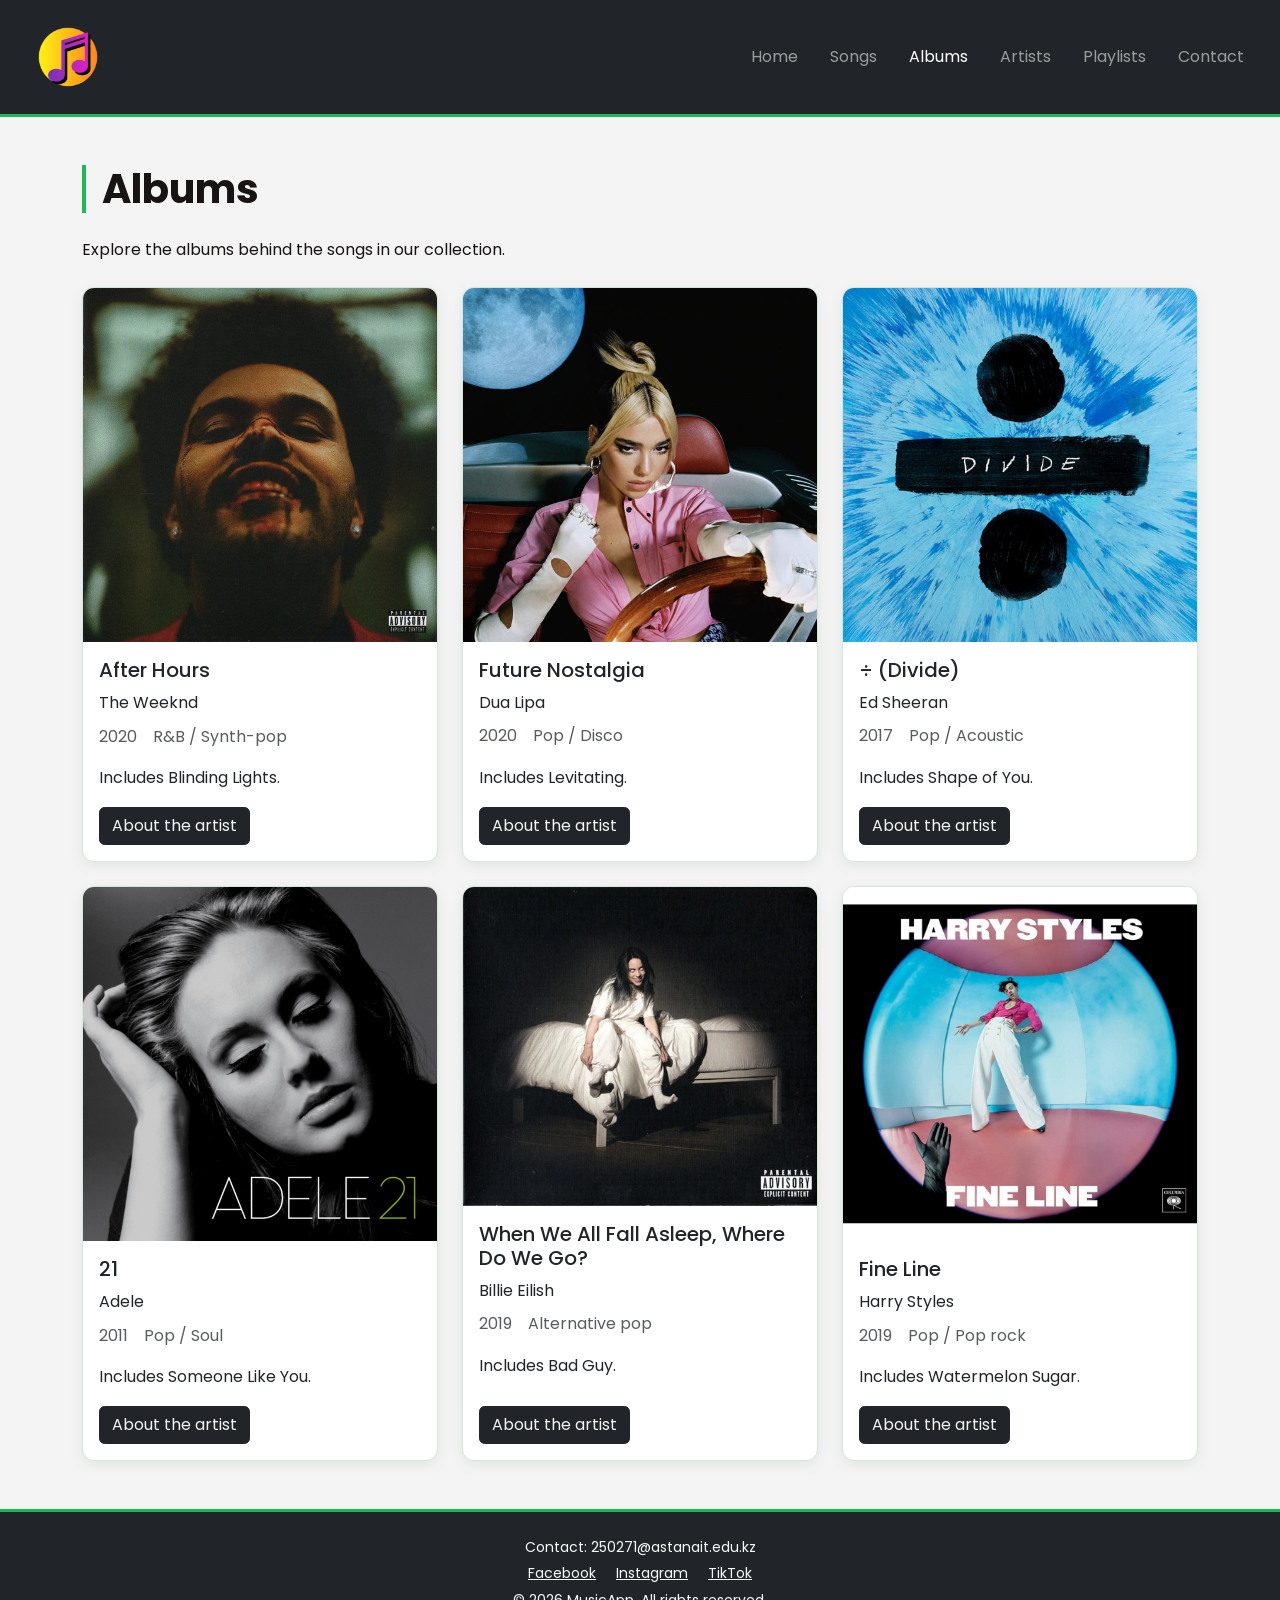
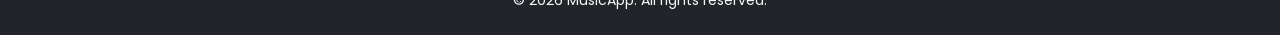
==== albums.html @ 44177eb6 "Changes UI and New Pages" ====
<!DOCTYPE html>
<html lang="en">
    <head>
        <meta charset="UTF-8">
        <meta name="viewport" content="width=device-width, initial-scale=1.0">
        <title>Albums | MusicApp</title>
        <link rel="stylesheet" href="https://cdn.jsdelivr.net/npm/bootstrap@5.3.3/dist/css/bootstrap.min.css" integrity="sha384-QWTKZyjpPEjISv5WaRU9OFeRpok6YctnYmDr5pNlyT2bRjXh0JMhjY6hW+ALEwIH" crossorigin="anonymous">
        <script src="https://cdn.jsdelivr.net/npm/bootstrap@5.3.3/dist/js/bootstrap.bundle.min.js"></script>
        <link rel="stylesheet" href="style.css">
    </head>
    <body class="albums-page">
        <header class="navbar navbar-expand-lg bg-dark navbar-dark sticky-top">
            <nav class="container-fluid" aria-label="Main navigation">
                <a class="navbar-brand" href="index.html">
                    <img src="music-logo.png" alt="MusicLogo" width="80">
                </a>
                <button class="navbar-toggler" type="button" data-bs-toggle="collapse" data-bs-target="#nav" aria-controls="nav" aria-expanded="false" aria-label="Toggle navigation">
                    <span class="navbar-toggler-icon"></span>
                </button>
                <div class="collapse navbar-collapse justify-content-end" id="nav">
                    <ul class="navbar-nav">
                        <li class="nav-item"><a class="nav-link" href="index.html">Home</a></li>
                        <li class="nav-item"><a class="nav-link" href="songs.html">Songs</a></li>
                        <li class="nav-item"><a class="nav-link active" aria-current="page" href="albums.html">Albums</a></li>
                        <li class="nav-item"><a class="nav-link" href="artists.html">Artists</a></li>
                        <li class="nav-item"><a class="nav-link" href="playlists.html">Playlists</a></li>
                        <li class="nav-item"><a class="nav-link" href="contact.html">Contact</a></li>
                    </ul>
                </div>
            </nav>
        </header>
        <main class="container my-5">
            <h1 class="mb-4">Albums</h1>
            <p class="mb-4">Explore the albums behind the songs in our collection.</p>
            <section aria-label="Album collection">
                <div class="row g-4">
                    <div class="col-12 col-sm-6 col-lg-4">
                        <div class="card album-card h-100" id="after-hours">
                            <img src="album-after-hours.jpg" class="card-img-top album-cover" alt="After Hours album cover">
                            <div class="card-body">
                                <h2 class="h5 card-title">After Hours</h2>
                                <p class="mb-2">The Weeknd</p>
                                <p class="album-meta text-muted"><span>2020</span><span>R&amp;B / Synth-pop</span></p>
                                <p class="card-text">Includes Blinding Lights.</p>
                                <a href="artists.html#the-weeknd" class="btn btn-dark">About the artist</a>
                            </div>
                        </div>
                    </div>
                    <div class="col-12 col-sm-6 col-lg-4">
                        <div class="card album-card h-100" id="future-nostalgia">
                            <img src="album-future-nostalgia.jpg" class="card-img-top album-cover" alt="Future Nostalgia album cover" loading="lazy">
                            <div class="card-body">
                                <h2 class="h5 card-title">Future Nostalgia</h2>
                                <p class="mb-2">Dua Lipa</p>
                                <p class="album-meta text-muted"><span>2020</span><span>Pop / Disco</span></p>
                                <p class="card-text">Includes Levitating.</p>
                                <a href="artists.html#dua-lipa" class="btn btn-dark">About the artist</a>
                            </div>
                        </div>
                    </div>
                    <div class="col-12 col-sm-6 col-lg-4">
                        <div class="card album-card h-100" id="divide">
                            <img src="album-divide.jpg" class="card-img-top album-cover" alt="&divide; (Divide) album cover" loading="lazy">
                            <div class="card-body">
                                <h2 class="h5 card-title">&divide; (Divide)</h2>
                                <p class="mb-2">Ed Sheeran</p>
                                <p class="album-meta text-muted"><span>2017</span><span>Pop / Acoustic</span></p>
                                <p class="card-text">Includes Shape of You.</p>
                                <a href="artists.html#ed-sheeran" class="btn btn-dark">About the artist</a>
                            </div>
                        </div>
                    </div>
                    <div class="col-12 col-sm-6 col-lg-4">
                        <div class="card album-card h-100" id="21">
                            <img src="album-21.jpg" class="card-img-top album-cover" alt="21 album cover" loading="lazy">
                            <div class="card-body">
                                <h2 class="h5 card-title">21</h2>
                                <p class="mb-2">Adele</p>
                                <p class="album-meta text-muted"><span>2011</span><span>Pop / Soul</span></p>
                                <p class="card-text">Includes Someone Like You.</p>
                                <a href="artists.html#adele" class="btn btn-dark">About the artist</a>
                            </div>
                        </div>
                    </div>
                    <div class="col-12 col-sm-6 col-lg-4">
                        <div class="card album-card h-100" id="when-we-all-fall-asleep">
                            <img src="album-when-we-all-fall-asleep.jpg" class="card-img-top album-cover" alt="When We All Fall Asleep, Where Do We Go? album cover" loading="lazy">
                            <div class="card-body">
                                <h2 class="h5 card-title">When We All Fall Asleep, Where Do We Go?</h2>
                                <p class="mb-2">Billie Eilish</p>
                                <p class="album-meta text-muted"><span>2019</span><span>Alternative pop</span></p>
                                <p class="card-text">Includes Bad Guy.</p>
                                <a href="artists.html#billie-eilish" class="btn btn-dark">About the artist</a>
                            </div>
                        </div>
                    </div>
                    <div class="col-12 col-sm-6 col-lg-4">
                        <div class="card album-card h-100" id="fine-line">
                            <img src="album-fine-line.jpg" class="card-img-top album-cover" alt="Fine Line album cover" loading="lazy">
                            <div class="card-body">
                                <h2 class="h5 card-title">Fine Line</h2>
                                <p class="mb-2">Harry Styles</p>
                                <p class="album-meta text-muted"><span>2019</span><span>Pop / Pop rock</span></p>
                                <p class="card-text">Includes Watermelon Sugar.</p>
                                <a href="artists.html#harry-styles" class="btn btn-dark">About the artist</a>
                            </div>
                        </div>
                    </div>
                </div>
            </section>
        </main>
        <footer class="bg-dark text-light text-center py-4 mt-5">
            <div class="container">
                <p class="mb-1">Contact: 250271@astanait.edu.kz</p>
                <p class="mb-1">
                    <a href="https://facebook.com" class="text-light mx-2">Facebook</a>
                    <a href="https://instagram.com" class="text-light mx-2">Instagram</a>
                    <a href="https://tiktok.com" class="text-light mx-2">TikTok</a>
                </p>
                <p class="mb-0">&copy; 2026 MusicApp. All rights reserved.</p>
            </div>
        </footer>
    </body>
</html>
---- style.css ----
@import url('https://fonts.googleapis.com/css2?family=Poppins:wght@400;600;700&display=swap');

.navbar .container-fluid {
    display: flex;
    justify-content: space-between;
    align-items: center;
}
.navbar-nav {
    display: flex;
    flex-direction: row;
    gap: 1rem;
}
:root {
    --primary-color: #1db954;
    --dark-color: #191414;
    --light-color: #f4f4f4;
    --font-main: 'Poppins', sans-serif;
    --font-size-base: 1rem;
}
body {
    font-family: var(--font-main);
    font-size: var(--font-size-base);
    background-color: var(--light-color);
    color: var(--dark-color);
    line-height: 1.6;
}
h1, h2 {
    font-weight: 700;
}
.nav-link:hover, .nav-link:focus {
    color: var(--primary-color);
}
footer a:hover, footer a:focus {
    color: var(--primary-color);
    text-decoration: underline;
}
.navbar-brand img {
    border-radius: 50%;
}

/* Shared website style */
.navbar {
    padding: 0.75rem 1rem;
    border-bottom: 3px solid var(--primary-color);
}

.navbar .nav-link {
    padding: 0.5rem 0.75rem;
    border-radius: 0.25rem;
}

.navbar .nav-link:hover, .navbar .nav-link:focus {
    background-color: #303530;
    color: var(--primary-color);
}

main > h1 {
    padding-left: 1rem;
    border-left: 4px solid var(--primary-color);
}

main > section.text-center {
    padding-right: 1.5rem;
    padding-left: 1.5rem;
    border: 1px solid #d5e5d9;
    border-radius: 0.75rem;
    box-shadow: 0 4px 14px #e0e5e1;
}

main a {
    color: #15753b;
}

main a:hover, main a:focus {
    color: #0d582a;
}

.card {
    overflow: hidden;
    border-color: #d5e5d9;
    border-radius: 0.75rem;
    box-shadow: 0 4px 14px #e0e5e1;
}

.card:hover {
    box-shadow: 0 6px 18px #cdd8d0;
}

main .btn-dark {
    color: var(--light-color);
    border-radius: 0.35rem;
}

main .btn-dark:hover, main .btn-dark:focus {
    background-color: var(--primary-color);
    border-color: var(--primary-color);
    color: var(--dark-color);
}

main form {
    padding: 1.5rem;
    border: 1px solid #d5e5d9;
    border-radius: 0.75rem;
    background-color: white;
}

.form-label {
    font-weight: 600;
}

.form-control:focus, .form-select:focus, .form-check-input:focus {
    border-color: var(--primary-color);
    box-shadow: 0 0 0 0.2rem #d9f3e3;
}

.table th, .table td {
    padding: 0.75rem;
    vertical-align: middle;
}

footer {
    border-top: 3px solid var(--primary-color);
}

footer p {
    font-size: 0.875rem;
}

@media (max-width: 991.98px) {
    .navbar-nav {
        flex-direction: column;
        gap: 0;
    }
}

@media (min-width: 576px) and (max-width: 768px) {
    h1 {
        font-size: 2rem;
    }
}
@media (max-width: 575.98px) {
    body {
        font-size: 1rem;
    }

    h1 {
        font-size: 1.75rem;
    }

    .navbar {
        padding: 0.5rem;
    }

    main form {
        padding: 1rem;
    }

    main .row.g-5 {
        margin-right: 0;
        margin-left: 0;
    }

    main .row.g-5 > div {
        padding-right: 0;
        padding-left: 0;
    }

    .table th, .table td {
        padding: 0.5rem 0.25rem;
        font-size: 0.75rem;
    }
}

/* Albums */
.album-cover {
    width: 100%;
    height: auto;
}

.album-meta {
    display: flex;
    flex-wrap: wrap;
    gap: 0.5rem 1rem;
}

/* Artists */
.artist-grid {
    display: grid;
    grid-template-columns: repeat(3, 1fr);
    gap: 1.5rem;
}

.artist-photo {
    position: relative;
    display: flex;
    justify-content: center;
    align-items: center;
    height: 260px;
    background-color: var(--light-color);
}

.artist-photo img {
    display: block;
    max-width: 100%;
    max-height: 100%;
}

.artist-card:nth-child(even) .artist-photo {
    background-color: #e9ecef;
}

.artist-badge {
    position: absolute;
    top: 1rem;
    left: 1rem;
    padding: 0.25rem 0.75rem;
    border-radius: 0.25rem;
    background-color: var(--primary-color);
    color: var(--dark-color);
    font-size: 0.875rem;
    font-weight: 600;
}

/* Albums and Artists */
.album-card .card-body, .artist-card .card-body {
    display: flex;
    flex-direction: column;
}

.album-card .btn, .artist-card .btn {
    margin-top: auto;
    align-self: flex-start;
}

.album-card .btn:hover, .album-card .btn:focus,
.artist-card .btn:hover, .artist-card .btn:focus {
    background-color: var(--primary-color);
    border-color: var(--primary-color);
    color: var(--dark-color);
}

@media (min-width: 576px) and (max-width: 991.98px) {
    .artist-grid {
        grid-template-columns: repeat(2, 1fr);
    }

    .albums-page .navbar-nav, .artists-page .navbar-nav {
        flex-direction: column;
        gap: 0;
    }
}

@media (min-width: 576px) and (max-width: 768px) {
    .albums-page h1, .artists-page h1 {
        font-size: 2rem;
    }
}

@media (max-width: 575.98px) {
    .albums-page, .artists-page {
        font-size: 1rem;
    }

    .albums-page h1, .artists-page h1 {
        font-size: 1.75rem;
    }

    .artist-grid {
        grid-template-columns: 1fr;
    }

    .albums-page .navbar-nav, .artists-page .navbar-nav {
        flex-direction: column;
        gap: 0;
    }
}
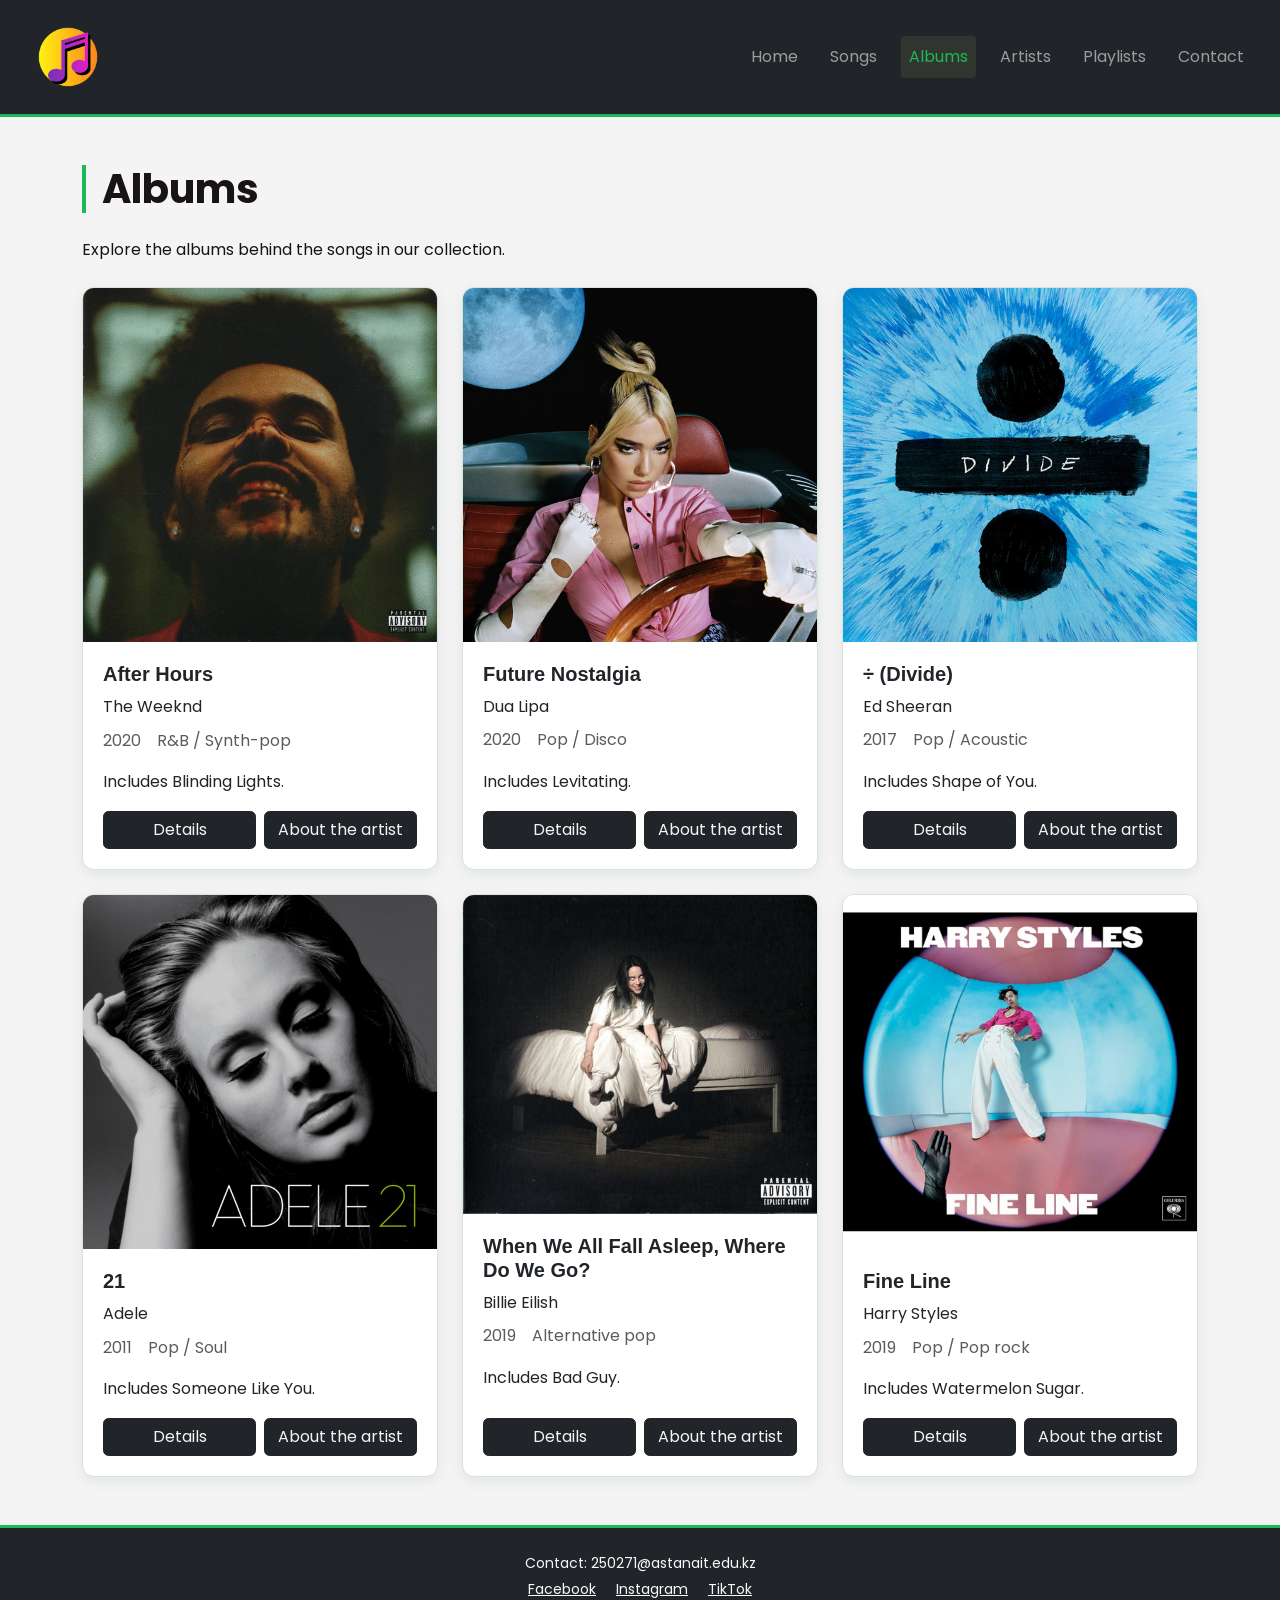
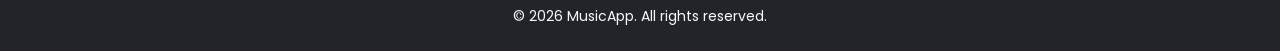
==== commit 712495ec: "Global Search & Gallery" ====
--- a/albums.html
+++ b/albums.html
@@ -7,6 +7,13 @@
         <link rel="stylesheet" href="https://cdn.jsdelivr.net/npm/bootstrap@5.3.3/dist/css/bootstrap.min.css" integrity="sha384-QWTKZyjpPEjISv5WaRU9OFeRpok6YctnYmDr5pNlyT2bRjXh0JMhjY6hW+ALEwIH" crossorigin="anonymous">
         <script src="https://cdn.jsdelivr.net/npm/bootstrap@5.3.3/dist/js/bootstrap.bundle.min.js"></script>
         <link rel="stylesheet" href="style.css">
+        <link rel="stylesheet" href="css/gallery.css">
+        <script src="https://code.jquery.com/jquery-3.7.1.min.js" defer></script>
+        <script src="js/catalog-data.js" defer></script>
+        <script src="js/music-details-data.js" defer></script>
+        <script src="js/music-details.js" defer></script>
+        <script src="js/gallery.js" defer></script>
+        <script src="js/script.js" defer></script>
     </head>
     <body class="albums-page">
         <header class="navbar navbar-expand-lg bg-dark navbar-dark sticky-top">
@@ -32,83 +39,156 @@
         <main class="container my-5">
             <h1 class="mb-4">Albums</h1>
             <p class="mb-4">Explore the albums behind the songs in our collection.</p>
-            <section aria-label="Album collection">
+            <section aria-label="Album collection" data-image-gallery>
                 <div class="row g-4">
-                    <div class="col-12 col-sm-6 col-lg-4">
+                    <div class="col-12 col-md-6 col-lg-4">
                         <div class="card album-card h-100" id="after-hours">
-                            <img src="album-after-hours.jpg" class="card-img-top album-cover" alt="After Hours album cover">
+                            <button type="button" class="music-image-button" data-gallery-trigger aria-label="Enlarge After Hours" aria-haspopup="dialog" aria-controls="music-panel">
+                                <img src="album-after-hours.jpg" class="card-img-top album-cover" alt="After Hours album cover">
+                            </button>
                             <div class="card-body">
                                 <h2 class="h5 card-title">After Hours</h2>
                                 <p class="mb-2">The Weeknd</p>
                                 <p class="album-meta text-muted"><span>2020</span><span>R&amp;B / Synth-pop</span></p>
                                 <p class="card-text">Includes Blinding Lights.</p>
-                                <a href="artists.html#the-weeknd" class="btn btn-dark">About the artist</a>
-                            </div>
-                        </div>
-                    </div>
-                    <div class="col-12 col-sm-6 col-lg-4">
+                                <div class="music-card-actions">
+                                    <button type="button" class="btn btn-dark" data-music-details aria-haspopup="dialog" aria-controls="music-panel">Details</button>
+                                    <a href="artists.html#the-weeknd" class="btn btn-dark">About the artist</a>
+                                </div>
+                            </div>
+                        </div>
+                    </div>
+                    <div class="col-12 col-md-6 col-lg-4">
                         <div class="card album-card h-100" id="future-nostalgia">
-                            <img src="album-future-nostalgia.jpg" class="card-img-top album-cover" alt="Future Nostalgia album cover" loading="lazy">
+                            <button type="button" class="music-image-button" data-gallery-trigger aria-label="Enlarge Future Nostalgia" aria-haspopup="dialog" aria-controls="music-panel">
+                                <img src="album-future-nostalgia.jpg" class="card-img-top album-cover" alt="Future Nostalgia album cover" loading="lazy">
+                            </button>
                             <div class="card-body">
                                 <h2 class="h5 card-title">Future Nostalgia</h2>
                                 <p class="mb-2">Dua Lipa</p>
                                 <p class="album-meta text-muted"><span>2020</span><span>Pop / Disco</span></p>
                                 <p class="card-text">Includes Levitating.</p>
-                                <a href="artists.html#dua-lipa" class="btn btn-dark">About the artist</a>
-                            </div>
-                        </div>
-                    </div>
-                    <div class="col-12 col-sm-6 col-lg-4">
+                                <div class="music-card-actions">
+                                    <button type="button" class="btn btn-dark" data-music-details aria-haspopup="dialog" aria-controls="music-panel">Details</button>
+                                    <a href="artists.html#dua-lipa" class="btn btn-dark">About the artist</a>
+                                </div>
+                            </div>
+                        </div>
+                    </div>
+                    <div class="col-12 col-md-6 col-lg-4">
                         <div class="card album-card h-100" id="divide">
-                            <img src="album-divide.jpg" class="card-img-top album-cover" alt="&divide; (Divide) album cover" loading="lazy">
+                            <button type="button" class="music-image-button" data-gallery-trigger aria-label="Enlarge ÷ (Divide)" aria-haspopup="dialog" aria-controls="music-panel">
+                                <img src="album-divide.jpg" class="card-img-top album-cover" alt="&divide; (Divide) album cover" loading="lazy">
+                            </button>
                             <div class="card-body">
                                 <h2 class="h5 card-title">&divide; (Divide)</h2>
                                 <p class="mb-2">Ed Sheeran</p>
                                 <p class="album-meta text-muted"><span>2017</span><span>Pop / Acoustic</span></p>
                                 <p class="card-text">Includes Shape of You.</p>
-                                <a href="artists.html#ed-sheeran" class="btn btn-dark">About the artist</a>
-                            </div>
-                        </div>
-                    </div>
-                    <div class="col-12 col-sm-6 col-lg-4">
+                                <div class="music-card-actions">
+                                    <button type="button" class="btn btn-dark" data-music-details aria-haspopup="dialog" aria-controls="music-panel">Details</button>
+                                    <a href="artists.html#ed-sheeran" class="btn btn-dark">About the artist</a>
+                                </div>
+                            </div>
+                        </div>
+                    </div>
+                    <div class="col-12 col-md-6 col-lg-4">
                         <div class="card album-card h-100" id="21">
-                            <img src="album-21.jpg" class="card-img-top album-cover" alt="21 album cover" loading="lazy">
+                            <button type="button" class="music-image-button" data-gallery-trigger aria-label="Enlarge 21" aria-haspopup="dialog" aria-controls="music-panel">
+                                <img src="album-21.jpg" class="card-img-top album-cover" alt="21 album cover" loading="lazy">
+                            </button>
                             <div class="card-body">
                                 <h2 class="h5 card-title">21</h2>
                                 <p class="mb-2">Adele</p>
                                 <p class="album-meta text-muted"><span>2011</span><span>Pop / Soul</span></p>
                                 <p class="card-text">Includes Someone Like You.</p>
-                                <a href="artists.html#adele" class="btn btn-dark">About the artist</a>
-                            </div>
-                        </div>
-                    </div>
-                    <div class="col-12 col-sm-6 col-lg-4">
+                                <div class="music-card-actions">
+                                    <button type="button" class="btn btn-dark" data-music-details aria-haspopup="dialog" aria-controls="music-panel">Details</button>
+                                    <a href="artists.html#adele" class="btn btn-dark">About the artist</a>
+                                </div>
+                            </div>
+                        </div>
+                    </div>
+                    <div class="col-12 col-md-6 col-lg-4">
                         <div class="card album-card h-100" id="when-we-all-fall-asleep">
-                            <img src="album-when-we-all-fall-asleep.jpg" class="card-img-top album-cover" alt="When We All Fall Asleep, Where Do We Go? album cover" loading="lazy">
+                            <button type="button" class="music-image-button" data-gallery-trigger aria-label="Enlarge When We All Fall Asleep, Where Do We Go?" aria-haspopup="dialog" aria-controls="music-panel">
+                                <img src="album-when-we-all-fall-asleep.jpg" class="card-img-top album-cover" alt="When We All Fall Asleep, Where Do We Go? album cover" loading="lazy">
+                            </button>
                             <div class="card-body">
                                 <h2 class="h5 card-title">When We All Fall Asleep, Where Do We Go?</h2>
                                 <p class="mb-2">Billie Eilish</p>
                                 <p class="album-meta text-muted"><span>2019</span><span>Alternative pop</span></p>
                                 <p class="card-text">Includes Bad Guy.</p>
-                                <a href="artists.html#billie-eilish" class="btn btn-dark">About the artist</a>
-                            </div>
-                        </div>
-                    </div>
-                    <div class="col-12 col-sm-6 col-lg-4">
+                                <div class="music-card-actions">
+                                    <button type="button" class="btn btn-dark" data-music-details aria-haspopup="dialog" aria-controls="music-panel">Details</button>
+                                    <a href="artists.html#billie-eilish" class="btn btn-dark">About the artist</a>
+                                </div>
+                            </div>
+                        </div>
+                    </div>
+                    <div class="col-12 col-md-6 col-lg-4">
                         <div class="card album-card h-100" id="fine-line">
-                            <img src="album-fine-line.jpg" class="card-img-top album-cover" alt="Fine Line album cover" loading="lazy">
+                            <button type="button" class="music-image-button" data-gallery-trigger aria-label="Enlarge Fine Line" aria-haspopup="dialog" aria-controls="music-panel">
+                                <img src="album-fine-line.jpg" class="card-img-top album-cover" alt="Fine Line album cover" loading="lazy">
+                            </button>
                             <div class="card-body">
                                 <h2 class="h5 card-title">Fine Line</h2>
                                 <p class="mb-2">Harry Styles</p>
                                 <p class="album-meta text-muted"><span>2019</span><span>Pop / Pop rock</span></p>
                                 <p class="card-text">Includes Watermelon Sugar.</p>
-                                <a href="artists.html#harry-styles" class="btn btn-dark">About the artist</a>
+                                <div class="music-card-actions">
+                                    <button type="button" class="btn btn-dark" data-music-details aria-haspopup="dialog" aria-controls="music-panel">Details</button>
+                                    <a href="artists.html#harry-styles" class="btn btn-dark">About the artist</a>
+                                </div>
                             </div>
                         </div>
                     </div>
                 </div>
             </section>
         </main>
+        <div class="music-panel-overlay" id="music-panel-overlay" hidden aria-hidden="true"></div>
+        <aside class="music-panel" id="music-panel" role="dialog" aria-modal="true" aria-labelledby="music-details-title" tabindex="-1" hidden>
+            <header class="music-panel__header">
+                <span class="fw-semibold">MusicApp</span>
+                <button type="button" class="btn btn-outline-dark" data-panel-close>Close</button>
+            </header>
+            <div class="music-panel__scroll" data-panel-scroll>
+                <p data-panel-message role="status" hidden></p>
+                <div data-panel-content>
+                    <img class="music-panel__image" data-details-image alt="">
+                    <p class="small text-uppercase text-muted mt-3 mb-2" data-details-type></p>
+                    <h2 class="h3" id="music-details-title" data-details-title></h2>
+                    <dl class="music-panel__metadata mb-4" data-details-metadata></dl>
+                        <section data-details-album hidden>
+                            <h4 class="h5">Track list</h4>
+                            <p class="small text-muted" data-details-edition></p>
+                            <ol class="music-details__tracks" data-details-tracks></ol>
+                        </section>
+                        <div data-details-artist hidden>
+                            <section class="mb-4">
+                                <h4 class="h5">About</h4>
+                                <p data-details-biography></p>
+                            </section>
+                            <section class="mb-4">
+                                <h4 class="h5">Albums in MusicApp</h4>
+                                <ul class="music-details__links" data-details-albums></ul>
+                            </section>
+                            <section class="mb-4">
+                                <h4 class="h5">Songs in MusicApp</h4>
+                                <ul class="music-details__links" data-details-songs></ul>
+                            </section>
+                        </div>
+
+                </div>
+            </div>
+            <footer class="music-panel__controls">
+                <div class="d-flex flex-wrap gap-2">
+                    <button type="button" class="btn btn-outline-dark" data-panel-previous aria-label="Previous image">&larr; Previous</button>
+                    <button type="button" class="btn btn-outline-dark" data-panel-next aria-label="Next image">Next &rarr;</button>
+                </div>
+                <span class="small" data-panel-position role="status" aria-live="polite"></span>
+            </footer>
+        </aside>
         <footer class="bg-dark text-light text-center py-4 mt-5">
             <div class="container">
                 <p class="mb-1">Contact: 250271@astanait.edu.kz</p>
--- a/style.css
+++ b/style.css
@@ -54,6 +54,11 @@
     color: var(--primary-color);
 }
 
+.navbar .nav-link.active {
+    background-color: #303530;
+    color: var(--primary-color);
+}
+
 main > h1 {
     padding-left: 1rem;
     border-left: 4px solid var(--primary-color);
@@ -67,6 +72,22 @@
     box-shadow: 0 4px 14px #e0e5e1;
 }
 
+/* Home navigation cards */
+main > section > ul {
+    display: grid;
+    grid-template-columns: repeat(2, 1fr);
+    gap: 1rem;
+    padding: 0;
+    list-style: none;
+}
+
+main > section > ul > li {
+    padding: 1.25rem;
+    border: 1px solid #d5e5d9;
+    border-radius: 0.75rem;
+    background-color: white;
+}
+
 main a {
     color: #15753b;
 }
@@ -83,7 +104,16 @@
 }
 
 .card:hover {
+    border-color: var(--primary-color);
     box-shadow: 0 6px 18px #cdd8d0;
+}
+
+main .card-body {
+    padding: 1.25rem;
+}
+
+main .card-title {
+    font-weight: 600;
 }
 
 main .btn-dark {
@@ -151,7 +181,11 @@
         padding: 0.5rem;
     }
 
-    main form {
+    main > section > ul {
+        grid-template-columns: 1fr;
+    }
+
+    main form, main .card-body {
         padding: 1rem;
     }
 
@@ -184,10 +218,10 @@
 }
 
 /* Artists */
-.artist-grid {
-    display: grid;
-    grid-template-columns: repeat(3, 1fr);
-    gap: 1.5rem;
+.artist-card {
+    display: flex;
+    flex-direction: column;
+    min-width: 0;
 }
 
 .artist-photo {
@@ -195,7 +229,8 @@
     display: flex;
     justify-content: center;
     align-items: center;
-    height: 260px;
+    height: 280px;
+    padding: 1rem;
     background-color: var(--light-color);
 }
 
@@ -203,9 +238,10 @@
     display: block;
     max-width: 100%;
     max-height: 100%;
-}
-
-.artist-card:nth-child(even) .artist-photo {
+    border-radius: 0.5rem;
+}
+
+.artists-page .row > div:nth-child(even) .artist-photo {
     background-color: #e9ecef;
 }
 
@@ -222,6 +258,10 @@
 }
 
 /* Albums and Artists */
+.artist-card .card-body {
+    flex: 1;
+}
+
 .album-card .card-body, .artist-card .card-body {
     display: flex;
     flex-direction: column;
@@ -240,10 +280,6 @@
 }
 
 @media (min-width: 576px) and (max-width: 991.98px) {
-    .artist-grid {
-        grid-template-columns: repeat(2, 1fr);
-    }
-
     .albums-page .navbar-nav, .artists-page .navbar-nav {
         flex-direction: column;
         gap: 0;
@@ -265,10 +301,6 @@
         font-size: 1.75rem;
     }
 
-    .artist-grid {
-        grid-template-columns: 1fr;
-    }
-
     .albums-page .navbar-nav, .artists-page .navbar-nav {
         flex-direction: column;
         gap: 0;
--- a/css/gallery.css
+++ b/css/gallery.css
@@ -0,0 +1,28 @@
+.music-image-button { display: block; width: 100%; max-width: 100%; min-width: 0; padding: 0; border: 0; background: transparent; cursor: pointer; }
+.music-image-button--portrait { display: flex; align-items: center; justify-content: center; height: 100%; }
+.music-image-button:hover img { opacity: 0.88; }
+.music-image-button:focus-visible { outline: 3px solid var(--primary-color); outline-offset: -3px; }
+[data-image-gallery] .row > div, [data-image-gallery] .card, .music-image-button img { min-width: 0; }
+.artist-card[id], .album-card[id] { scroll-margin-top: 8rem; }
+.music-card-actions { display: flex; flex-wrap: wrap; gap: 0.5rem; margin-top: auto; }
+.music-card-actions .btn { flex: 1 1 9rem; margin-top: 0; align-self: auto; white-space: normal; }
+[data-image-gallery] .card-body { overflow-wrap: break-word; word-break: normal; }
+
+.music-panel-overlay { position: fixed; inset: 0; z-index: 1050; background: rgb(0 0 0 / 55%); opacity: 0; pointer-events: none; transition: opacity 220ms ease; }
+.music-panel { position: fixed; inset: 0 auto 0 0; z-index: 1051; width: min(100%, 480px); height: 100%; min-width: 0; display: flex; flex-direction: column; background: white; color: var(--dark-color); transform: translateX(-100%); transition: transform 220ms ease; pointer-events: none; }
+.music-panel[hidden], .music-panel-overlay[hidden] { display: none; }
+.music-panel.is-open { transform: translateX(0); pointer-events: auto; }
+.music-panel-overlay.is-open { opacity: 1; pointer-events: auto; }
+.music-panel__header, .music-panel__controls { flex-shrink: 0; display: flex; flex-wrap: wrap; align-items: center; justify-content: space-between; gap: 0.5rem; padding: 1rem; border: 0; background: white; }
+.music-panel__header { border-bottom: 3px solid var(--primary-color); }
+.music-panel__controls { border-top: 1px solid #d5e5d9; }
+.music-panel__controls > div { min-width: 0; }
+.music-panel button { min-height: 44px; max-width: 100%; white-space: normal; }
+.music-panel__scroll { flex: 1; min-height: 0; overflow-y: auto; overscroll-behavior: contain; padding: 1rem; overflow-wrap: break-word; }
+.music-panel__image { display: block; width: 100%; height: auto; max-height: 45vh; object-fit: contain; border-radius: 0.5rem; background: var(--light-color); }
+.music-panel__metadata { display: grid; grid-template-columns: auto minmax(0, 1fr); gap: 0.25rem 1rem; }
+.music-panel__metadata dd { margin-bottom: 0; }
+.music-panel ol, .music-panel ul { padding-left: 1.75rem; }
+.music-panel li { padding-block: 0.35rem; }
+.music-panel a { color: #15753b; }
+@media (prefers-reduced-motion: reduce) { .music-panel, .music-panel-overlay { transition: none; } }
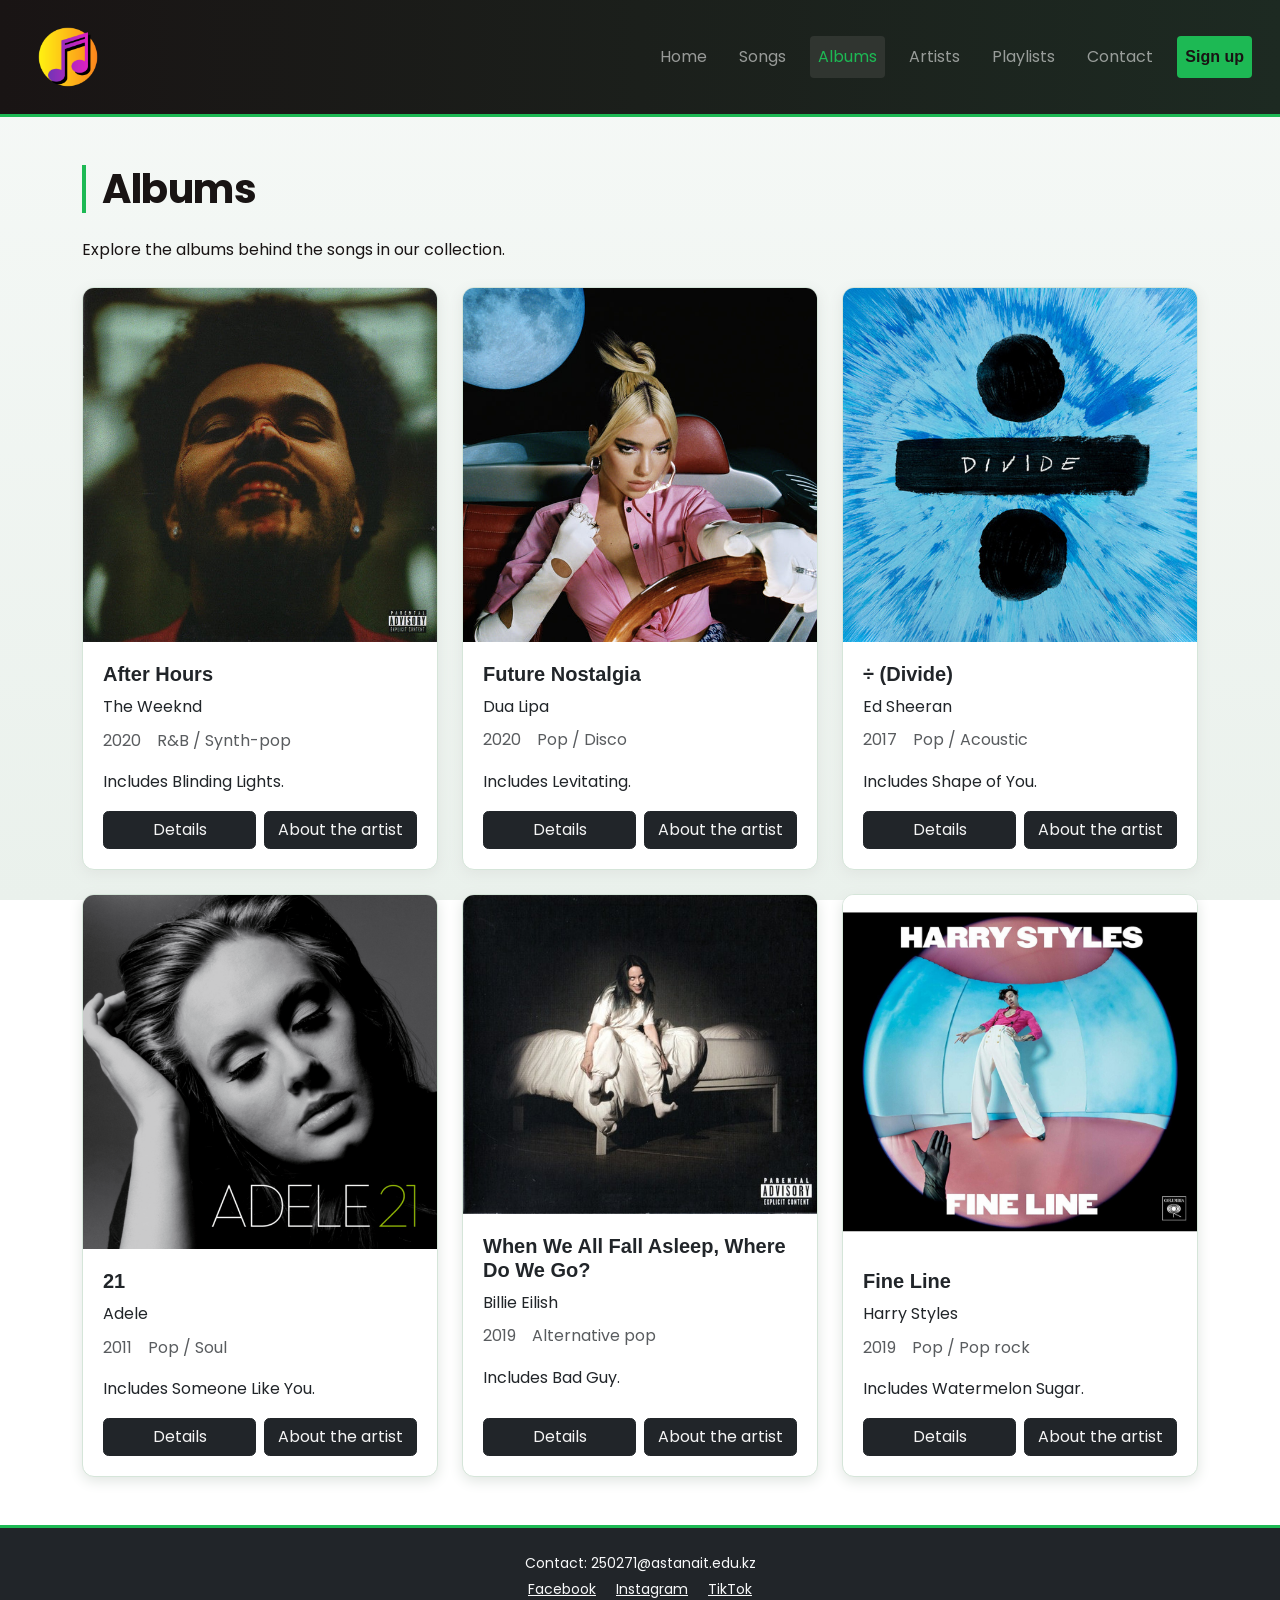
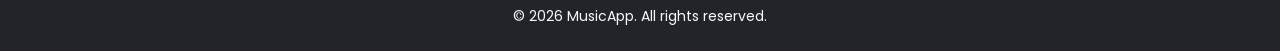
==== commit 51bacd0c: "Add registration validation and polish navigation" ====
--- a/albums.html
+++ b/albums.html
@@ -32,6 +32,7 @@
                         <li class="nav-item"><a class="nav-link" href="artists.html">Artists</a></li>
                         <li class="nav-item"><a class="nav-link" href="playlists.html">Playlists</a></li>
                         <li class="nav-item"><a class="nav-link" href="contact.html">Contact</a></li>
+                <li class="nav-item"><a class="nav-link nav-cta" href="register.html">Sign up</a></li>
                     </ul>
                 </div>
             </nav>
--- a/style.css
+++ b/style.css
@@ -1,39 +1,39 @@
 @import url('https://fonts.googleapis.com/css2?family=Poppins:wght@400;600;700&display=swap');
 
 .navbar .container-fluid {
-    display: flex;
-    justify-content: space-between;
-    align-items: center;
-}
-.navbar-nav {
-    display: flex;
-    flex-direction: row;
-    gap: 1rem;
-}
+    display: flex;
+    justify-content: space-between;
+    align-items: center;
+}
+.navbar-nav {
+    display: flex;
+    flex-direction: row;
+    gap: 1rem;
+}
 :root {
-    --primary-color: #1db954;
-    --dark-color: #191414;
-    --light-color: #f4f4f4;
-    --font-main: 'Poppins', sans-serif;
-    --font-size-base: 1rem;
-}
-body {
-    font-family: var(--font-main);
-    font-size: var(--font-size-base);
+    --primary-color: #1db954;
+    --dark-color: #191414;
+    --light-color: #f4f4f4;
+    --font-main: 'Poppins', sans-serif;
+    --font-size-base: 1rem;
+}
+body {
+    font-family: var(--font-main);
+    font-size: var(--font-size-base);
     background-color: var(--light-color);
     color: var(--dark-color);
     line-height: 1.6;
 }
-h1, h2 {
-    font-weight: 700;
-}
-.nav-link:hover, .nav-link:focus {
-    color: var(--primary-color);
-}
-footer a:hover, footer a:focus {
-    color: var(--primary-color);
-    text-decoration: underline;
-}
+h1, h2 {
+    font-weight: 700;
+}
+.nav-link:hover, .nav-link:focus {
+    color: var(--primary-color);
+}
+footer a:hover, footer a:focus {
+    color: var(--primary-color);
+    text-decoration: underline;
+}
 .navbar-brand img {
     border-radius: 50%;
 }
@@ -306,3 +306,137 @@
         gap: 0;
     }
 }
+
+/* Dinmukhammed's visual refinement and form feedback styles */
+:root {
+    --primary-dark: #15753b;
+    --surface: #ffffff;
+    --border-soft: #d5e5d9;
+    --shadow-soft: 0 6px 20px rgba(25, 20, 20, 0.08);
+    --shadow-lift: 0 14px 30px rgba(25, 20, 20, 0.16);
+    --ease: cubic-bezier(0.22, 0.61, 0.36, 1);
+}
+
+html { scroll-behavior: smooth; }
+body { background: linear-gradient(180deg, #f6f9f7 0%, #eaf1ec 100%); background-attachment: fixed; }
+.navbar { background: linear-gradient(90deg, #191414 0%, #1d2a22 100%) !important; transition: box-shadow .3s var(--ease); }
+.navbar.scrolled { box-shadow: 0 6px 20px rgba(0,0,0,.3); }
+.navbar .nav-link { transition: color .2s, background-color .2s; }
+.navbar .nav-link.nav-cta { color: var(--dark-color); background: var(--primary-color); font-weight: 600; }
+.navbar .nav-link.nav-cta.active { color: var(--dark-color); }
+.navbar .nav-link.nav-cta:hover, .navbar .nav-link.nav-cta:focus { background: #3ee57a; color: var(--dark-color); }
+main > h1 { letter-spacing: -.5px; }
+main section > h2::after { content: ""; display: block; width: 48px; height: 3px; margin-top: .4rem; border-radius: 2px; background: var(--primary-color); }
+.form-page .card { border: 1px solid var(--border-soft); border-radius: 1rem; box-shadow: var(--shadow-soft); }
+.form-page .form-control:focus, main form .form-control:focus, main form .form-select:focus { border-color: var(--primary-color); box-shadow: 0 0 0 .2rem rgba(29,185,84,.18); }
+.field-msg { min-height: 1.25rem; margin-top: .25rem; }
+.pw-meter-track { height: 7px; overflow: hidden; border-radius: 99px; background: #e4e9e5; }
+.pw-meter-fill { display: block; width: 0; height: 100%; border-radius: inherit; transition: width .25s ease, background-color .25s ease; background: #dc3545; }
+.pw-meter[data-level="medium"] .pw-meter-fill { background: #f0ad4e; }
+.pw-meter[data-level="strong"] .pw-meter-fill { background: #198754; }
+.pw-rules li { margin-top: .2rem; }
+.pw-rules li.met { color: #198754; }
+.form-page .btn-dark:hover { background: #15753b; border-color: #15753b; }
+@media (prefers-reduced-motion: reduce) { html { scroll-behavior: auto; } *, *::before, *::after { transition-duration: .01ms !important; animation-duration: .01ms !important; } }
+
+/* Albums */
+.album-cover {
+    width: 100%;
+    height: auto;
+}
+
+.album-meta {
+    display: flex;
+    flex-wrap: wrap;
+    gap: 0.5rem 1rem;
+}
+
+/* Artists */
+.artist-card {
+    display: flex;
+    flex-direction: column;
+    min-width: 0;
+}
+
+.artist-photo {
+    position: relative;
+    display: flex;
+    justify-content: center;
+    align-items: center;
+    height: 280px;
+    padding: 1rem;
+    background-color: var(--light-color);
+}
+
+.artist-photo img {
+    display: block;
+    max-width: 100%;
+    max-height: 100%;
+    border-radius: 0.5rem;
+}
+
+.artists-page .row > div:nth-child(even) .artist-photo {
+    background-color: #e9ecef;
+}
+
+.artist-badge {
+    position: absolute;
+    top: 1rem;
+    left: 1rem;
+    padding: 0.25rem 0.75rem;
+    border-radius: 0.25rem;
+    background-color: var(--primary-color);
+    color: var(--dark-color);
+    font-size: 0.875rem;
+    font-weight: 600;
+}
+
+/* Albums and Artists */
+.artist-card .card-body {
+    flex: 1;
+}
+
+.album-card .card-body, .artist-card .card-body {
+    display: flex;
+    flex-direction: column;
+}
+
+.album-card .btn, .artist-card .btn {
+    margin-top: auto;
+    align-self: flex-start;
+}
+
+.album-card .btn:hover, .album-card .btn:focus,
+.artist-card .btn:hover, .artist-card .btn:focus {
+    background-color: var(--primary-color);
+    border-color: var(--primary-color);
+    color: var(--dark-color);
+}
+
+@media (min-width: 576px) and (max-width: 991.98px) {
+    .albums-page .navbar-nav, .artists-page .navbar-nav {
+        flex-direction: column;
+        gap: 0;
+    }
+}
+
+@media (min-width: 576px) and (max-width: 768px) {
+    .albums-page h1, .artists-page h1 {
+        font-size: 2rem;
+    }
+}
+
+@media (max-width: 575.98px) {
+    .albums-page, .artists-page {
+        font-size: 1rem;
+    }
+
+    .albums-page h1, .artists-page h1 {
+        font-size: 1.75rem;
+    }
+
+    .albums-page .navbar-nav, .artists-page .navbar-nav {
+        flex-direction: column;
+        gap: 0;
+    }
+}
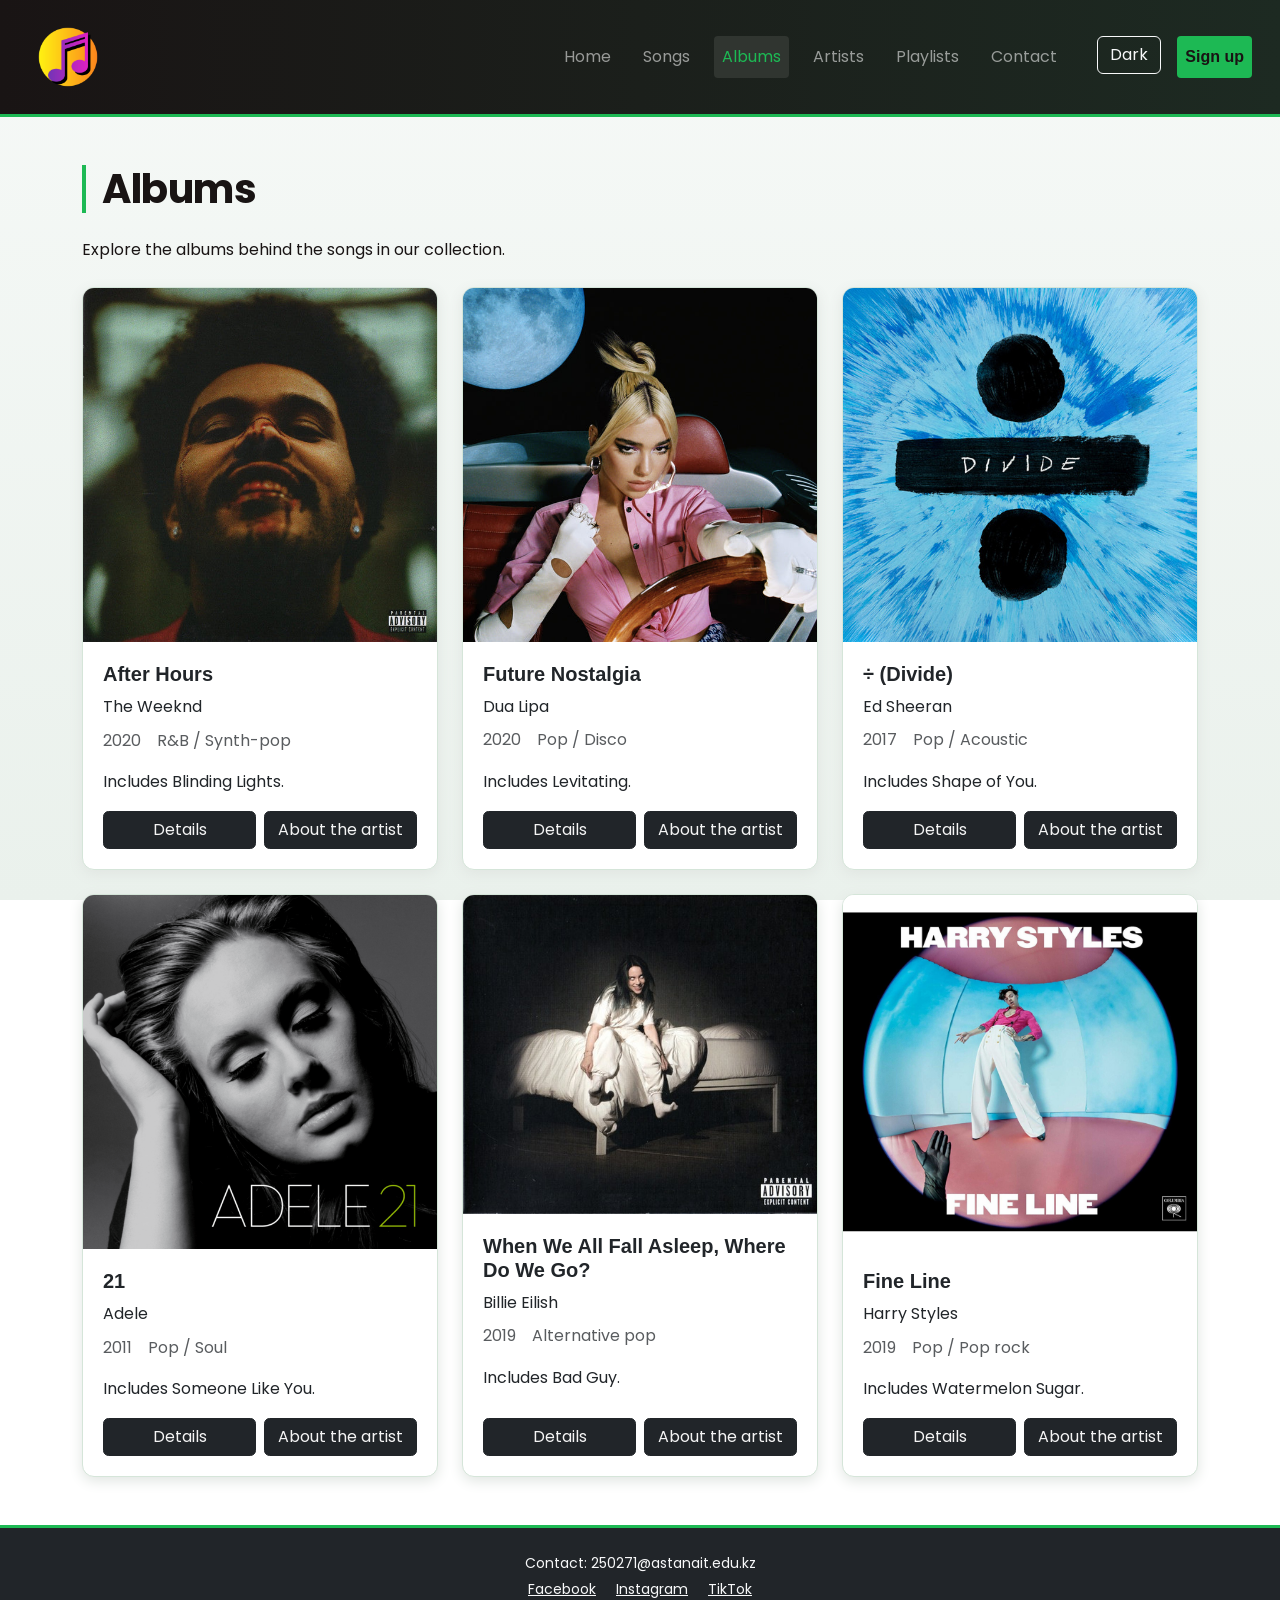
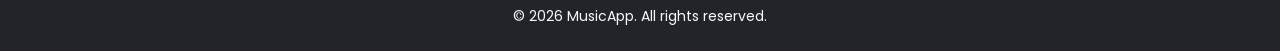
==== commit 8fa97d3e: "Update albums.html" ====
--- a/albums.html
+++ b/albums.html
@@ -14,6 +14,8 @@
         <script src="js/music-details.js" defer></script>
         <script src="js/gallery.js" defer></script>
         <script src="js/script.js" defer></script>
+        <link rel="stylesheet" href="css/theme.css">
+        <script src="js/theme.js" defer></script>
     </head>
     <body class="albums-page">
         <header class="navbar navbar-expand-lg bg-dark navbar-dark sticky-top">
@@ -32,6 +34,7 @@
                         <li class="nav-item"><a class="nav-link" href="artists.html">Artists</a></li>
                         <li class="nav-item"><a class="nav-link" href="playlists.html">Playlists</a></li>
                         <li class="nav-item"><a class="nav-link" href="contact.html">Contact</a></li>
+                        <li class="nav-item"><button id="themeToggle" class="btn btn-outline-light ms-3">Dark</button></li>
                 <li class="nav-item"><a class="nav-link nav-cta" href="register.html">Sign up</a></li>
                     </ul>
                 </div>
--- a/css/theme.css
+++ b/css/theme.css
@@ -0,0 +1,22 @@
+[data-theme="dark"] body {
+    background: #0f1720;
+    color: #e6edf5;
+}
+[data-theme="dark"] .table {
+    color: #e6edf5;
+}
+[data-theme="dark"] .form-control {
+    background: #1a2531;
+    color: #e6edf5;
+    border-color: #2c3b4d;
+}
+[data-theme="dark"] .bg-light,
+[data-theme="dark"] .catalog-search,
+[data-theme="dark"] #recommend,
+[data-theme="dark"] label,
+[data-theme="dark"] .alert-light {
+    color: #191414 !important;
+}
+[data-theme="dark"] input {
+    background: white !important;
+}
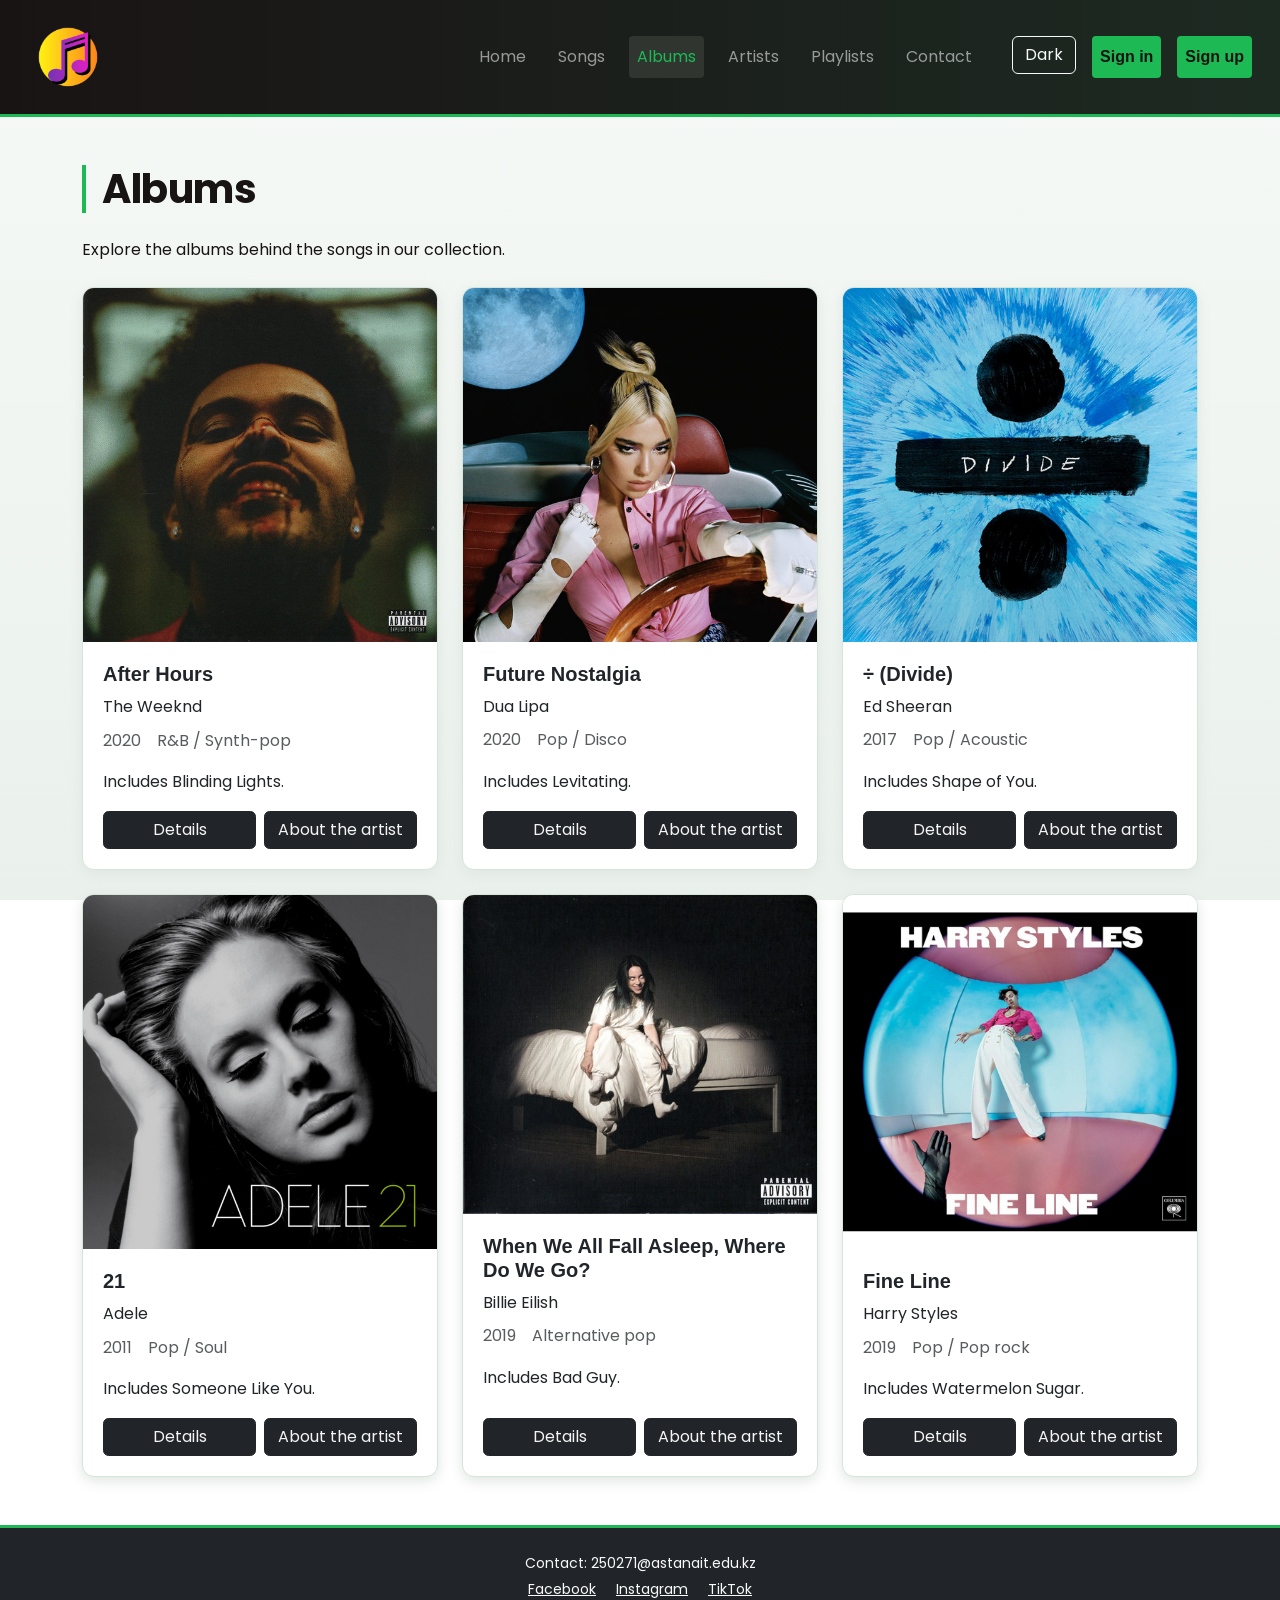
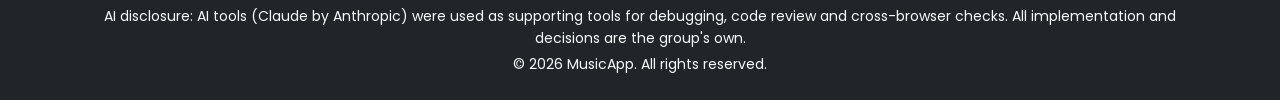
==== commit 7c9eab6b: "Finalize project: fix sign-in navbar, add AI credit, update README" ====
--- a/albums.html
+++ b/albums.html
@@ -15,7 +15,8 @@
         <script src="js/gallery.js" defer></script>
         <script src="js/script.js" defer></script>
         <link rel="stylesheet" href="css/theme.css">
-        <script src="js/theme.js" defer></script>
+        <script src="js/theme.js"></script>
+    <script src="js/auth.js" defer></script>
     </head>
     <body class="albums-page">
         <header class="navbar navbar-expand-lg bg-dark navbar-dark sticky-top">
@@ -201,6 +202,7 @@
                     <a href="https://instagram.com" class="text-light mx-2">Instagram</a>
                     <a href="https://tiktok.com" class="text-light mx-2">TikTok</a>
                 </p>
+                <p class="mb-1 small">AI disclosure: AI tools (Claude by Anthropic) were used as supporting tools for debugging, code review and cross-browser checks. All implementation and decisions are the group's own.</p>
                 <p class="mb-0">&copy; 2026 MusicApp. All rights reserved.</p>
             </div>
         </footer>
--- a/css/theme.css
+++ b/css/theme.css
@@ -17,6 +17,31 @@
 [data-theme="dark"] .alert-light {
     color: #191414 !important;
 }
-[data-theme="dark"] input {
+[data-theme="dark"] textarea,
+[data-theme="dark"] input,
+[data-theme="dark"] select {
     background: white !important;
-}+    color: #191414 !important;
+}
+.faq-q {
+    width: 100%;
+    background: none;
+    border: none;
+    padding: .8rem 0;
+    display: flex;
+    justify-content: space-between;
+    cursor: pointer;
+    font-weight: 500;
+    text-align: left;
+    color: inherit;
+}
+.faq-item {
+    border-bottom: 1px solid rgba(0, 0, 0, .1);
+}
+[data-theme="dark"] .faq-item {
+    border-bottom-color: rgba(255, 255, 255, .12);
+}
+.faq-a {
+    display: none;
+    padding: 0 0 1rem;
+}
